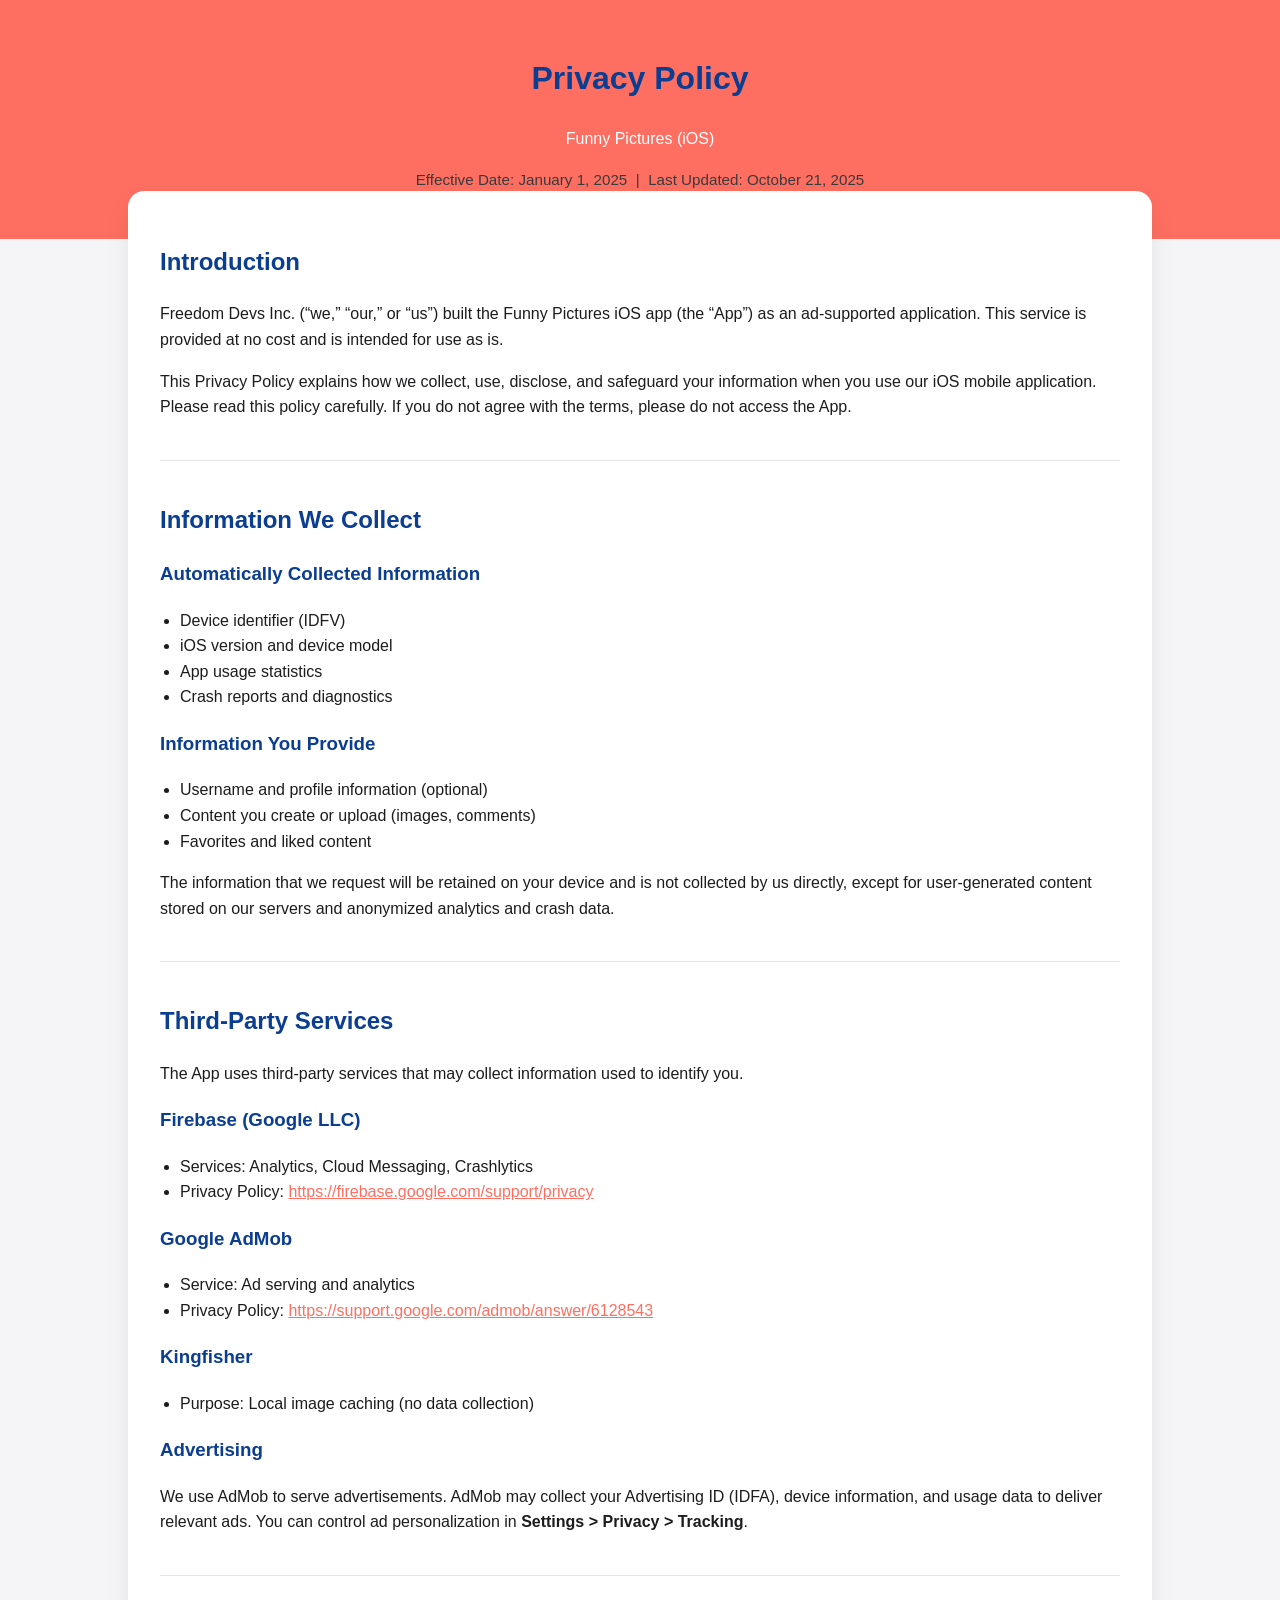
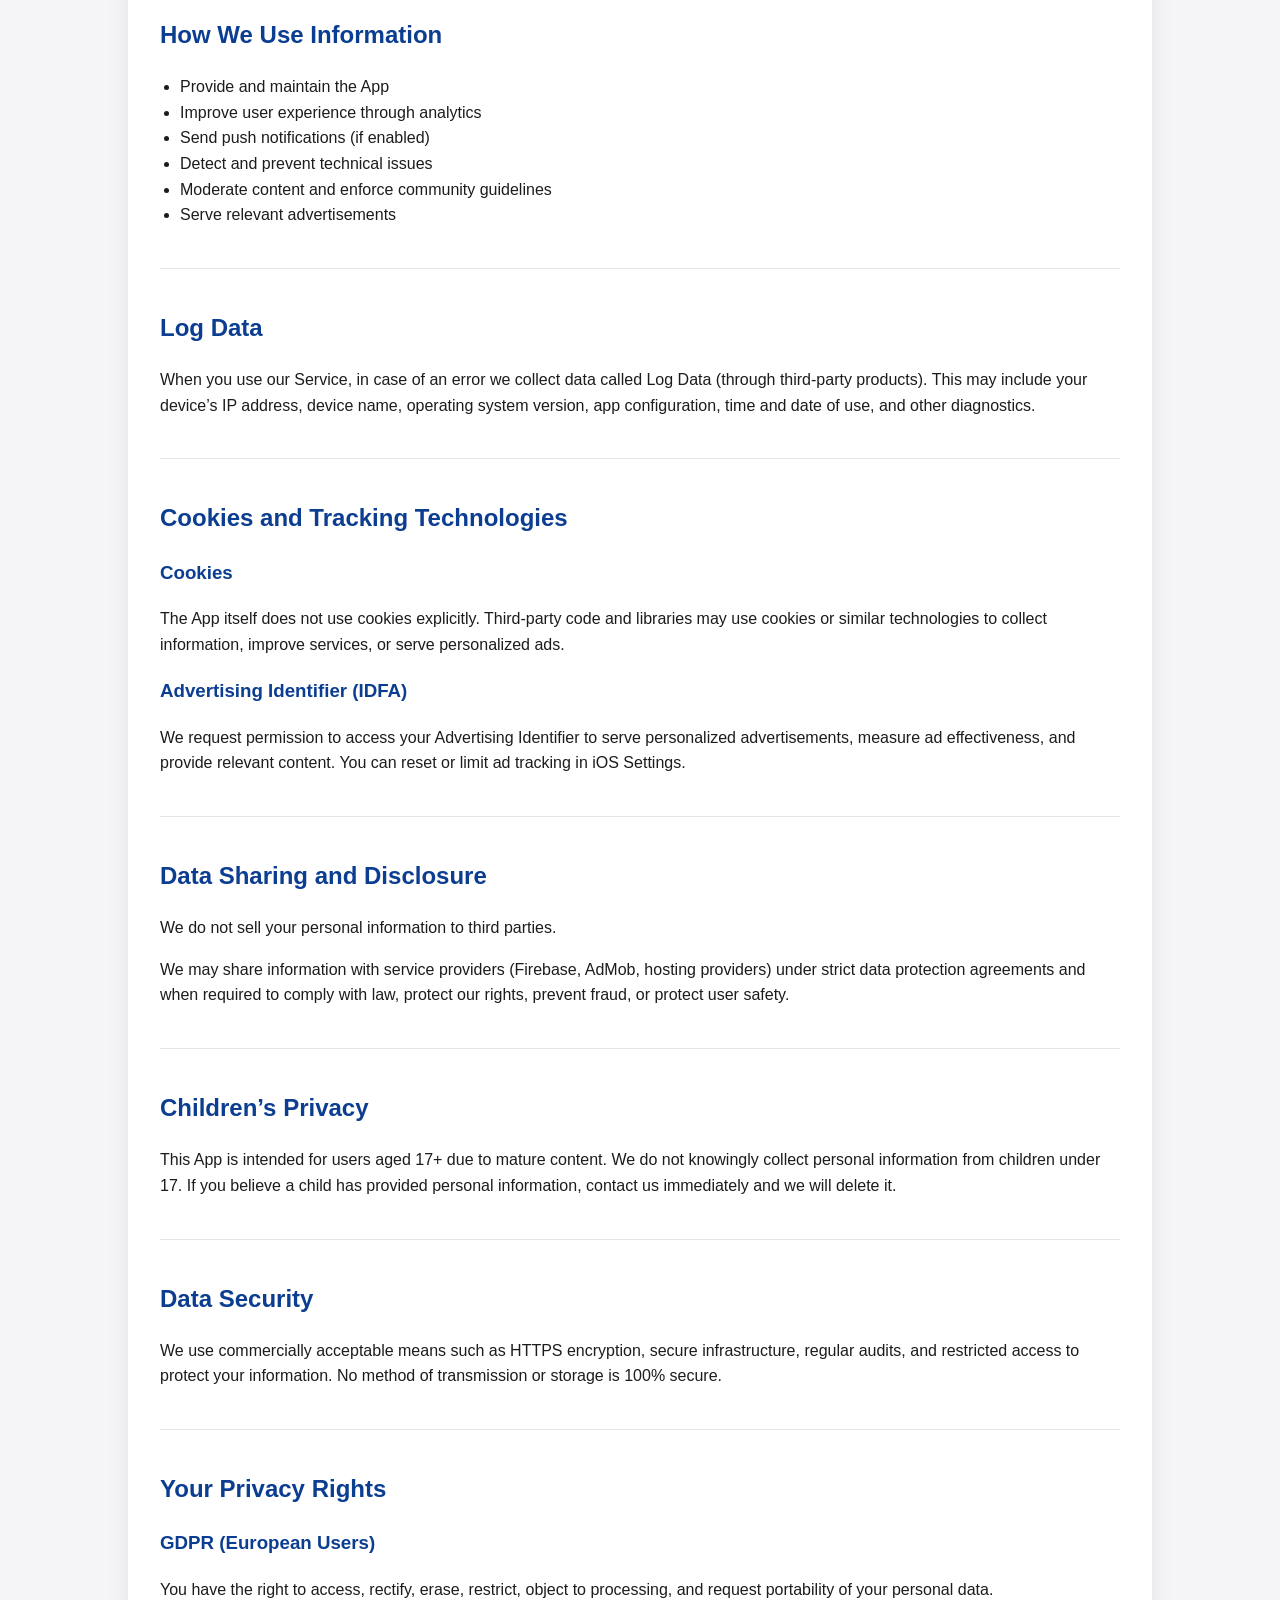
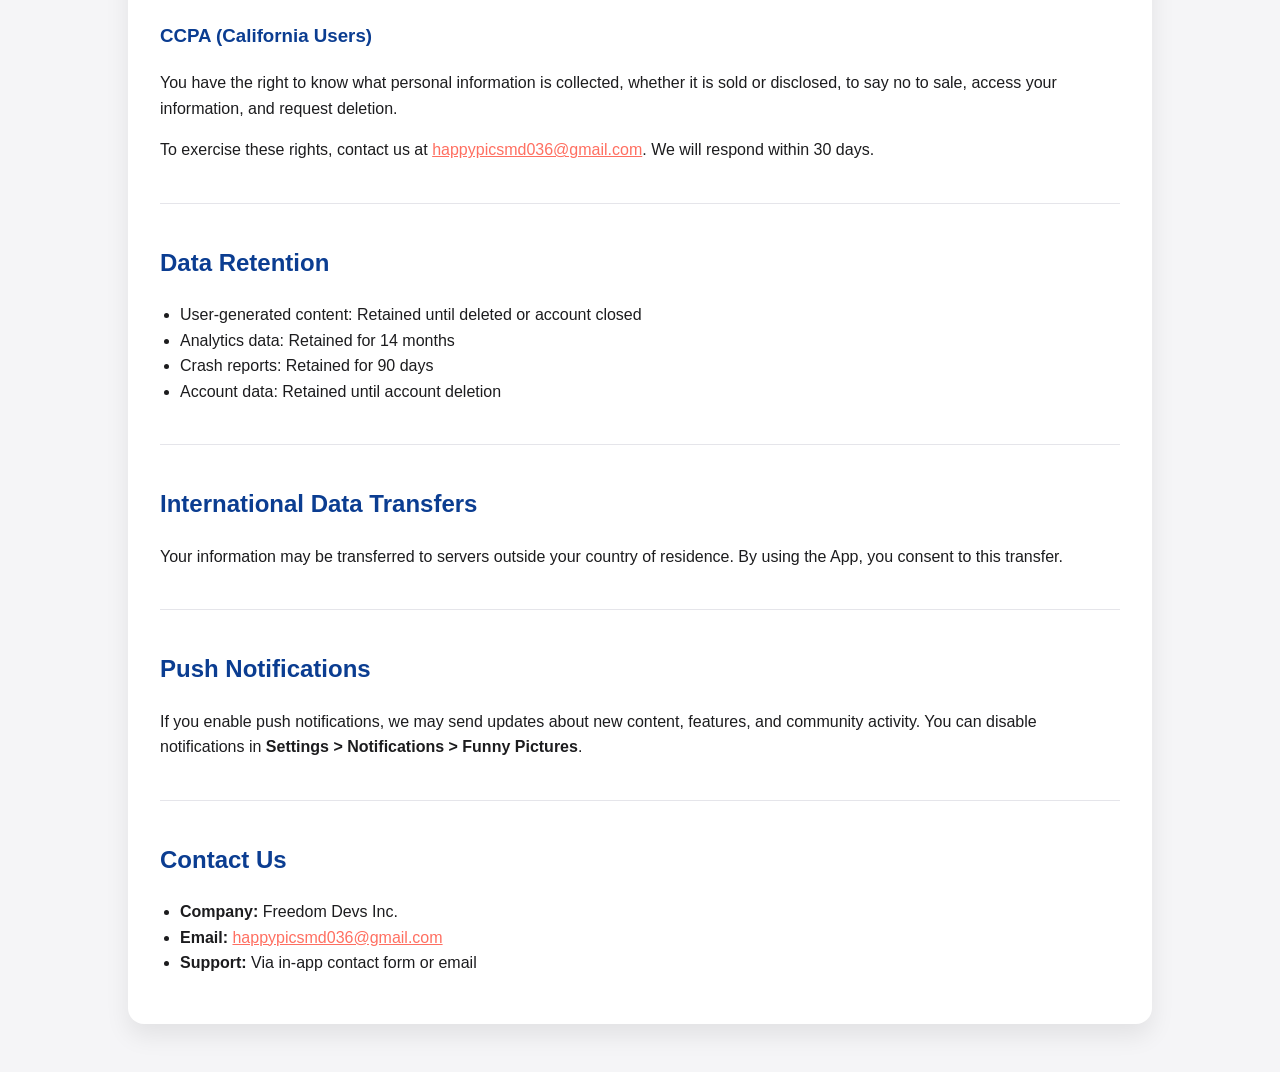
==== privacy-policy.html @ 560df82d "Create privacy-policy.html" ====
<!DOCTYPE html>
<html lang="en">
<head>
  <meta charset="UTF-8" />
  <meta name="viewport" content="width=device-width, initial-scale=1.0" />
  <title>Privacy Policy - Funny Pictures (iOS)</title>
  <style>
    body {
      font-family: -apple-system, BlinkMacSystemFont, "Segoe UI", Roboto, Helvetica, Arial, sans-serif;
      line-height: 1.6;
      color: #1c1c1e;
      background-color: #f5f5f7;
      margin: 0;
      padding: 0;
    }
    header {
      background-color: #ff6f61;
      color: white;
      padding: 32px 16px;
      text-align: center;
    }
    main {
      max-width: 960px;
      margin: 0 auto;
      background: white;
      padding: 32px;
      box-shadow: 0 12px 24px rgba(0, 0, 0, 0.08);
      border-radius: 16px;
      margin-top: -48px;
      margin-bottom: 48px;
    }
    h1, h2, h3 {
      color: #0b3d91;
    }
    ul {
      padding-left: 20px;
    }
    .meta {
      font-size: 0.95rem;
      color: #3a3a3c;
      margin-top: 8px;
    }
    a {
      color: #ff6f61;
    }
    .section-divider {
      border-top: 1px solid #e5e5ea;
      margin: 40px 0;
    }
  </style>
</head>
<body>
  <header>
    <h1>Privacy Policy</h1>
    <p>Funny Pictures (iOS)</p>
    <p class="meta">Effective Date: January 1, 2025 &nbsp;|&nbsp; Last Updated: October 21, 2025</p>
  </header>
  <main>
    <section>
      <h2>Introduction</h2>
      <p>Freedom Devs Inc. (&ldquo;we,&rdquo; &ldquo;our,&rdquo; or &ldquo;us&rdquo;) built the Funny Pictures iOS app (the &ldquo;App&rdquo;) as an ad-supported application. This service is provided at no cost and is intended for use as is.</p>
      <p>This Privacy Policy explains how we collect, use, disclose, and safeguard your information when you use our iOS mobile application. Please read this policy carefully. If you do not agree with the terms, please do not access the App.</p>
    </section>

    <div class="section-divider"></div>

    <section>
      <h2>Information We Collect</h2>
      <h3>Automatically Collected Information</h3>
      <ul>
        <li>Device identifier (IDFV)</li>
        <li>iOS version and device model</li>
        <li>App usage statistics</li>
        <li>Crash reports and diagnostics</li>
      </ul>
      <h3>Information You Provide</h3>
      <ul>
        <li>Username and profile information (optional)</li>
        <li>Content you create or upload (images, comments)</li>
        <li>Favorites and liked content</li>
      </ul>
      <p>The information that we request will be retained on your device and is not collected by us directly, except for user-generated content stored on our servers and anonymized analytics and crash data.</p>
    </section>

    <div class="section-divider"></div>

    <section>
      <h2>Third-Party Services</h2>
      <p>The App uses third-party services that may collect information used to identify you.</p>
      <h3>Firebase (Google LLC)</h3>
      <ul>
        <li>Services: Analytics, Cloud Messaging, Crashlytics</li>
        <li>Privacy Policy: <a href="https://firebase.google.com/support/privacy" target="_blank" rel="noopener">https://firebase.google.com/support/privacy</a></li>
      </ul>
      <h3>Google AdMob</h3>
      <ul>
        <li>Service: Ad serving and analytics</li>
        <li>Privacy Policy: <a href="https://support.google.com/admob/answer/6128543" target="_blank" rel="noopener">https://support.google.com/admob/answer/6128543</a></li>
      </ul>
      <h3>Kingfisher</h3>
      <ul>
        <li>Purpose: Local image caching (no data collection)</li>
      </ul>
      <h3>Advertising</h3>
      <p>We use AdMob to serve advertisements. AdMob may collect your Advertising ID (IDFA), device information, and usage data to deliver relevant ads. You can control ad personalization in <strong>Settings &gt; Privacy &gt; Tracking</strong>.</p>
    </section>

    <div class="section-divider"></div>

    <section>
      <h2>How We Use Information</h2>
      <ul>
        <li>Provide and maintain the App</li>
        <li>Improve user experience through analytics</li>
        <li>Send push notifications (if enabled)</li>
        <li>Detect and prevent technical issues</li>
        <li>Moderate content and enforce community guidelines</li>
        <li>Serve relevant advertisements</li>
      </ul>
    </section>

    <div class="section-divider"></div>

    <section>
      <h2>Log Data</h2>
      <p>When you use our Service, in case of an error we collect data called Log Data (through third-party products). This may include your device&rsquo;s IP address, device name, operating system version, app configuration, time and date of use, and other diagnostics.</p>
    </section>

    <div class="section-divider"></div>

    <section>
      <h2>Cookies and Tracking Technologies</h2>
      <h3>Cookies</h3>
      <p>The App itself does not use cookies explicitly. Third-party code and libraries may use cookies or similar technologies to collect information, improve services, or serve personalized ads.</p>
      <h3>Advertising Identifier (IDFA)</h3>
      <p>We request permission to access your Advertising Identifier to serve personalized advertisements, measure ad effectiveness, and provide relevant content. You can reset or limit ad tracking in iOS Settings.</p>
    </section>

    <div class="section-divider"></div>

    <section>
      <h2>Data Sharing and Disclosure</h2>
      <p>We do not sell your personal information to third parties.</p>
      <p>We may share information with service providers (Firebase, AdMob, hosting providers) under strict data protection agreements and when required to comply with law, protect our rights, prevent fraud, or protect user safety.</p>
    </section>

    <div class="section-divider"></div>

    <section>
      <h2>Children&rsquo;s Privacy</h2>
      <p>This App is intended for users aged 17+ due to mature content. We do not knowingly collect personal information from children under 17. If you believe a child has provided personal information, contact us immediately and we will delete it.</p>
    </section>

    <div class="section-divider"></div>

    <section>
      <h2>Data Security</h2>
      <p>We use commercially acceptable means such as HTTPS encryption, secure infrastructure, regular audits, and restricted access to protect your information. No method of transmission or storage is 100% secure.</p>
    </section>

    <div class="section-divider"></div>

    <section>
      <h2>Your Privacy Rights</h2>
      <h3>GDPR (European Users)</h3>
      <p>You have the right to access, rectify, erase, restrict, object to processing, and request portability of your personal data.</p>
      <h3>CCPA (California Users)</h3>
      <p>You have the right to know what personal information is collected, whether it is sold or disclosed, to say no to sale, access your information, and request deletion.</p>
      <p>To exercise these rights, contact us at <a href="mailto:happypicsmd036@gmail.com">happypicsmd036@gmail.com</a>. We will respond within 30 days.</p>
    </section>

    <div class="section-divider"></div>

    <section>
      <h2>Data Retention</h2>
      <ul>
        <li>User-generated content: Retained until deleted or account closed</li>
        <li>Analytics data: Retained for 14 months</li>
        <li>Crash reports: Retained for 90 days</li>
        <li>Account data: Retained until account deletion</li>
      </ul>
    </section>

    <div class="section-divider"></div>

    <section>
      <h2>International Data Transfers</h2>
      <p>Your information may be transferred to servers outside your country of residence. By using the App, you consent to this transfer.</p>
    </section>

    <div class="section-divider"></div>

    <section>
      <h2>Push Notifications</h2>
      <p>If you enable push notifications, we may send updates about new content, features, and community activity. You can disable notifications in <strong>Settings &gt; Notifications &gt; Funny Pictures</strong>.</p>
    </section>

    <div class="section-divider"></div>

    <section>
      <h2>Contact Us</h2>
      <ul>
        <li><strong>Company:</strong> Freedom Devs Inc.</li>
        <li><strong>Email:</strong> <a href="mailto:happypicsmd036@gmail.com">happypicsmd036@gmail.com</a></li>
        <li><strong>Support:</strong> Via in-app contact form or email</li>
      </ul>
    </section>
  </main>
</body>
</html>
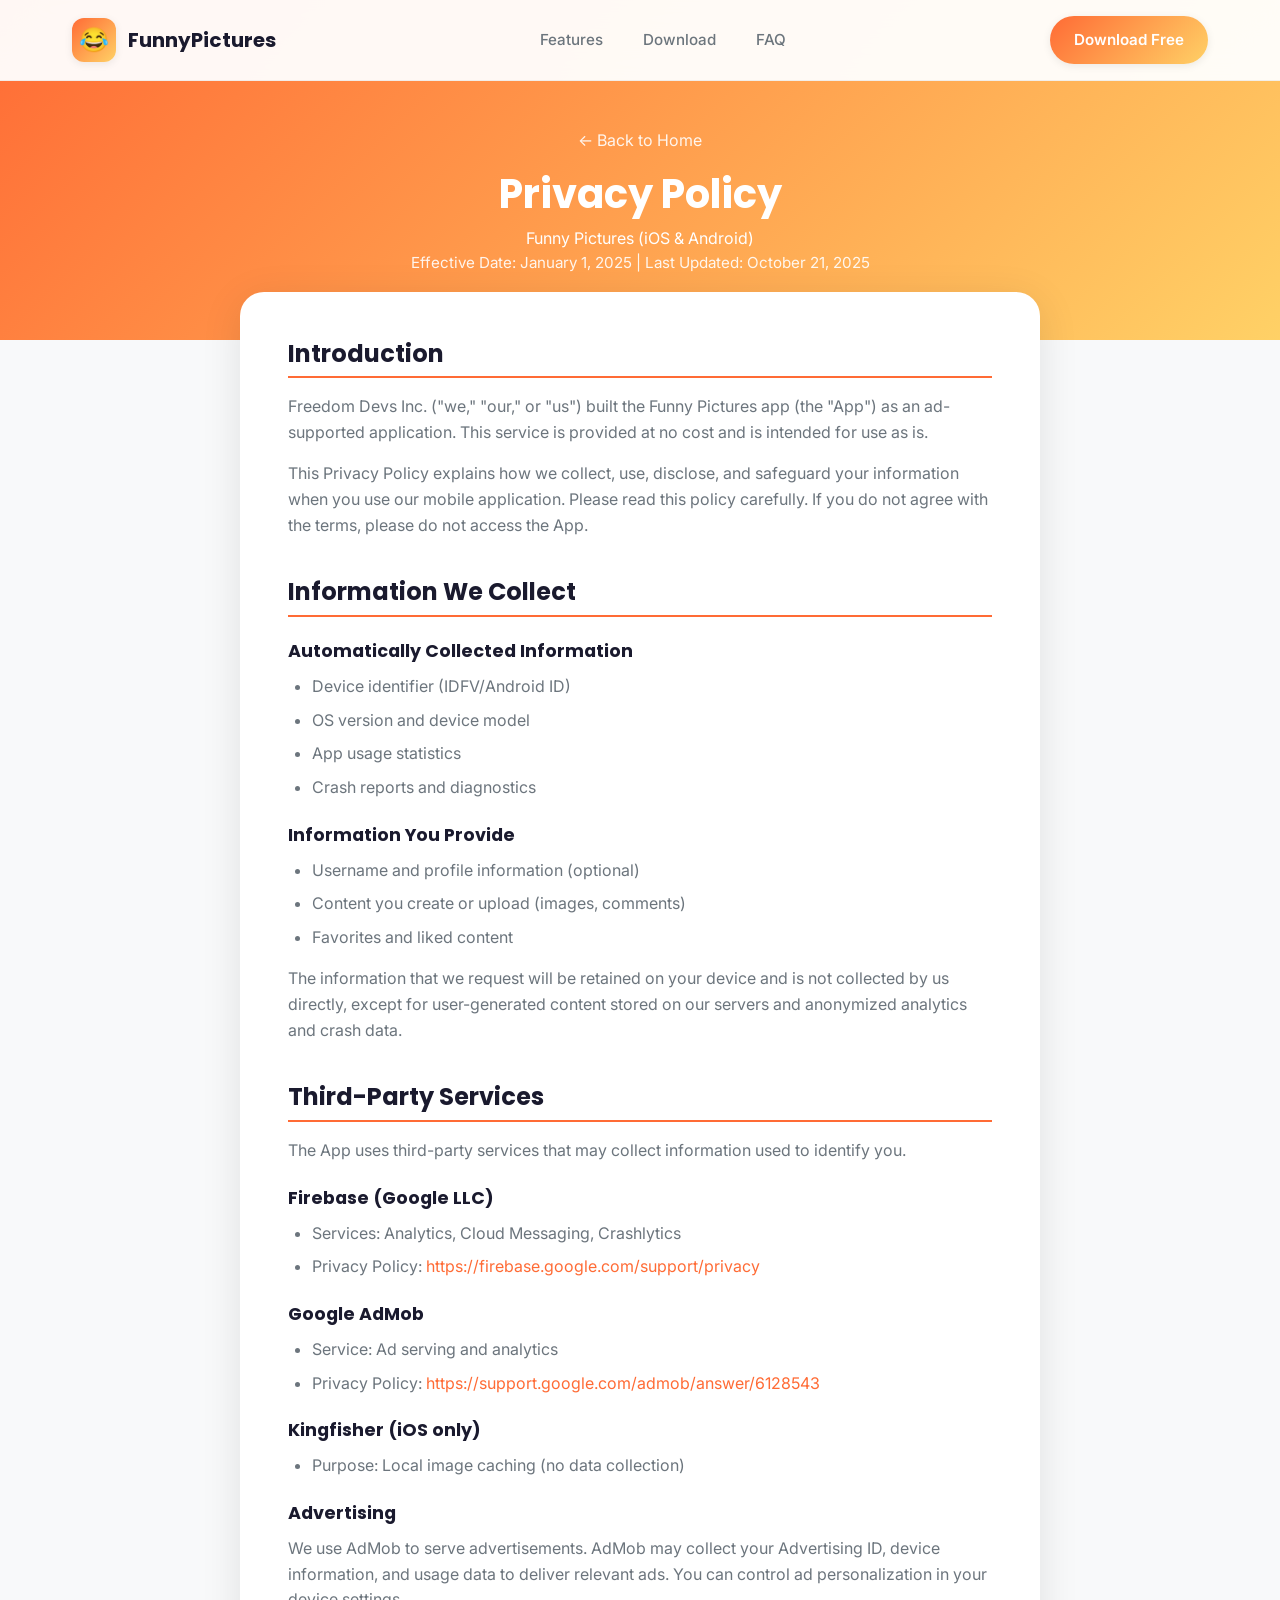
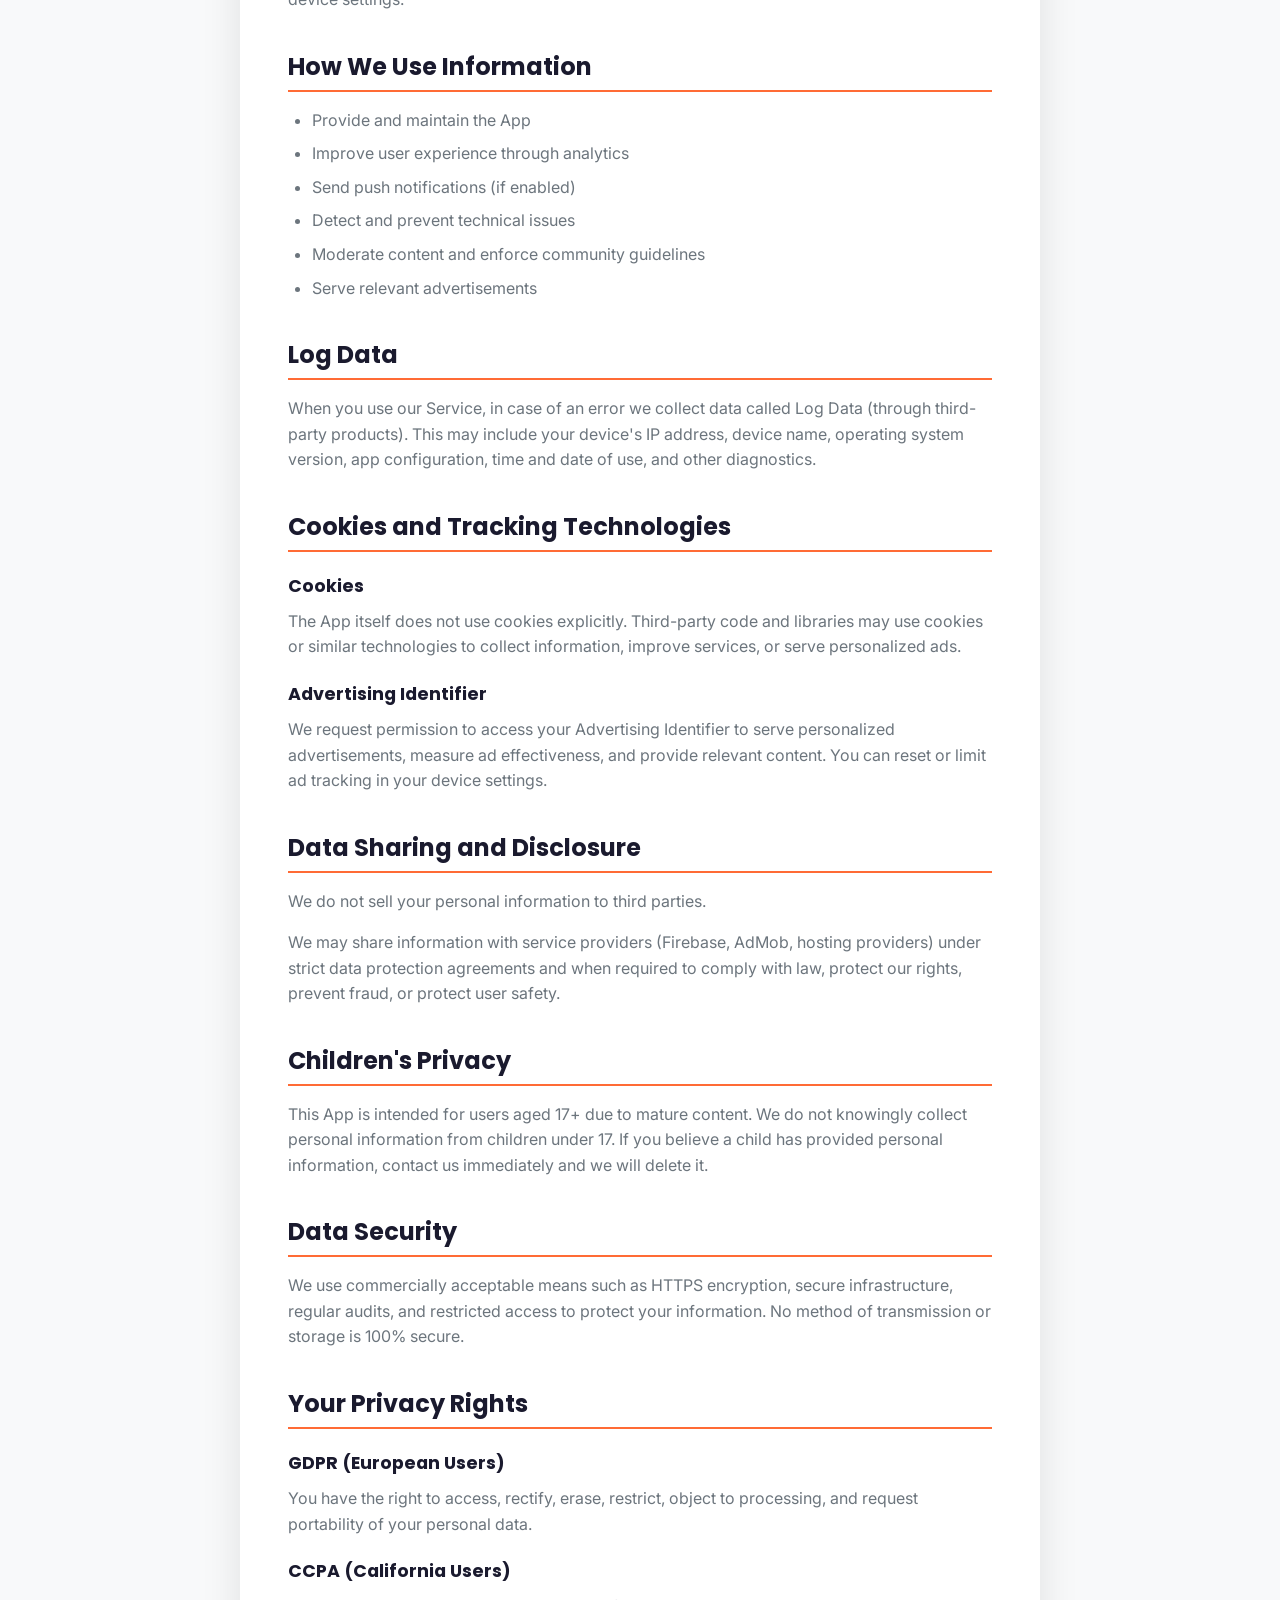
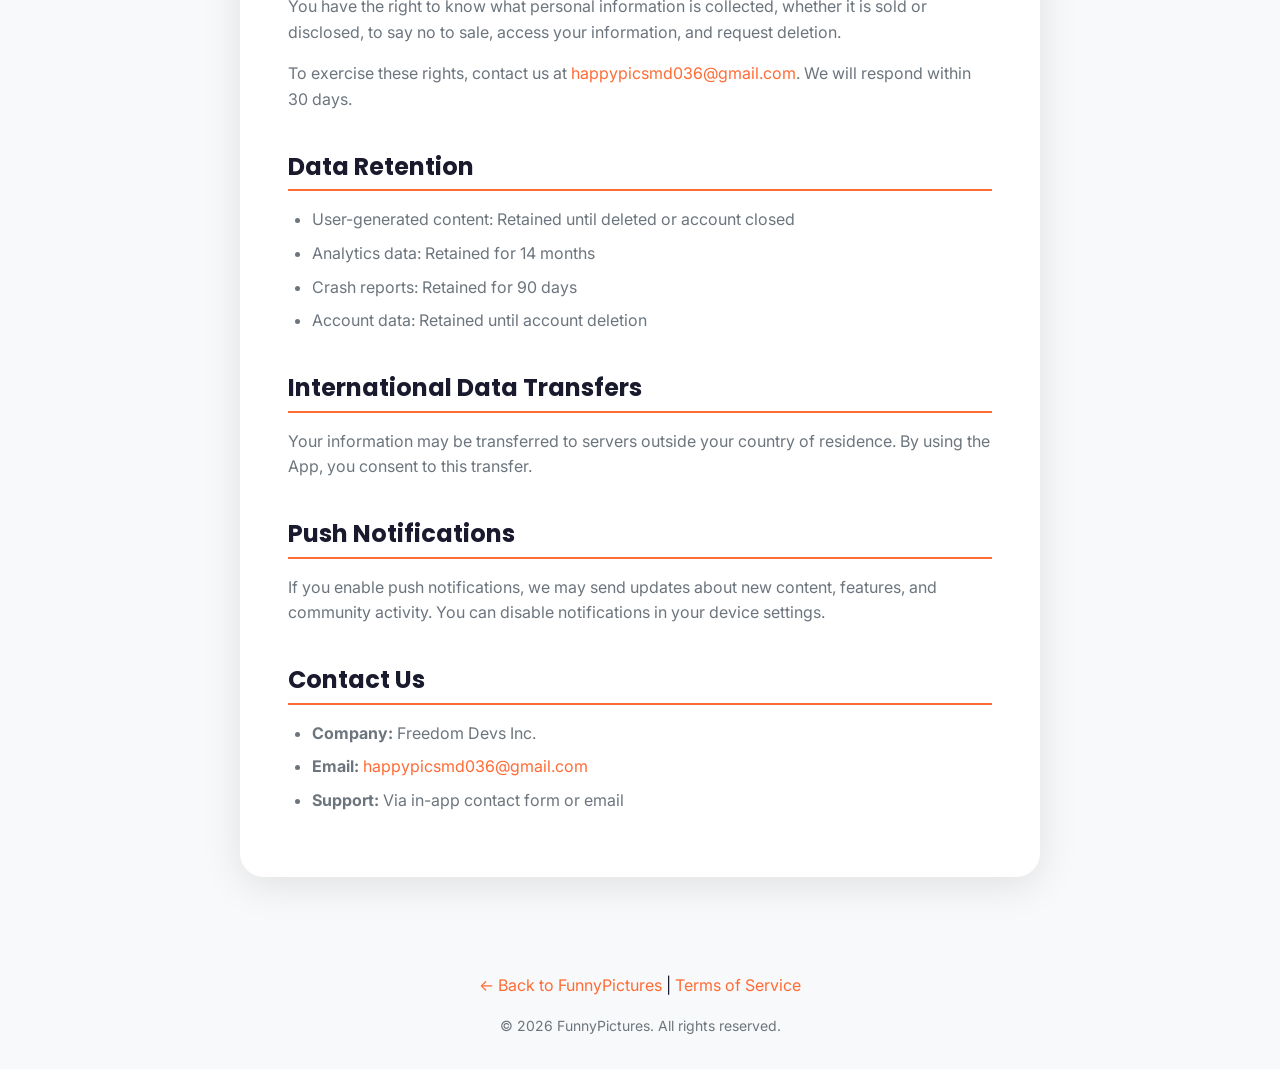
==== commit 11b3ed41: "Add files via upload" ====
--- a/privacy-policy.html
+++ b/privacy-policy.html
@@ -1,210 +1,237 @@
 <!DOCTYPE html>
 <html lang="en">
 <head>
-  <meta charset="UTF-8" />
-  <meta name="viewport" content="width=device-width, initial-scale=1.0" />
-  <title>Privacy Policy - Funny Pictures (iOS)</title>
-  <style>
-    body {
-      font-family: -apple-system, BlinkMacSystemFont, "Segoe UI", Roboto, Helvetica, Arial, sans-serif;
-      line-height: 1.6;
-      color: #1c1c1e;
-      background-color: #f5f5f7;
-      margin: 0;
-      padding: 0;
-    }
-    header {
-      background-color: #ff6f61;
-      color: white;
-      padding: 32px 16px;
-      text-align: center;
-    }
-    main {
-      max-width: 960px;
-      margin: 0 auto;
-      background: white;
-      padding: 32px;
-      box-shadow: 0 12px 24px rgba(0, 0, 0, 0.08);
-      border-radius: 16px;
-      margin-top: -48px;
-      margin-bottom: 48px;
-    }
-    h1, h2, h3 {
-      color: #0b3d91;
-    }
-    ul {
-      padding-left: 20px;
-    }
-    .meta {
-      font-size: 0.95rem;
-      color: #3a3a3c;
-      margin-top: 8px;
-    }
-    a {
-      color: #ff6f61;
-    }
-    .section-divider {
-      border-top: 1px solid #e5e5ea;
-      margin: 40px 0;
-    }
-  </style>
+    <meta charset="UTF-8">
+    <meta name="viewport" content="width=device-width, initial-scale=1.0">
+    <meta name="description" content="Privacy Policy for FunnyPictures - Funny Memes & Jokes App">
+    <title>Privacy Policy - FunnyPictures</title>
+    <link rel="preconnect" href="https://fonts.googleapis.com">
+    <link rel="preconnect" href="https://fonts.gstatic.com" crossorigin>
+    <link href="https://fonts.googleapis.com/css2?family=Inter:wght@400;500;600;700&family=Poppins:wght@600;700&display=swap" rel="stylesheet">
+    <link rel="stylesheet" href="styles.css">
+    <style>
+        .legal-hero {
+            background: var(--gradient-primary);
+            padding: 8rem 2rem 4rem;
+            text-align: center;
+            color: white;
+        }
+        .legal-hero h1 {
+            font-size: 2.5rem;
+            margin-bottom: 0.5rem;
+            color: white;
+            -webkit-text-fill-color: white;
+        }
+        .legal-hero .meta {
+            opacity: 0.9;
+            font-size: 0.95rem;
+        }
+        .legal-content {
+            max-width: 800px;
+            margin: -3rem auto 4rem;
+            background: white;
+            border-radius: 24px;
+            padding: 3rem;
+            box-shadow: 0 8px 40px rgba(0,0,0,0.1);
+        }
+        .legal-content h2 {
+            color: var(--dark);
+            font-size: 1.5rem;
+            margin-top: 2.5rem;
+            margin-bottom: 1rem;
+            padding-bottom: 0.5rem;
+            border-bottom: 2px solid var(--primary);
+        }
+        .legal-content h2:first-child {
+            margin-top: 0;
+        }
+        .legal-content h3 {
+            color: var(--dark);
+            font-size: 1.1rem;
+            margin-top: 1.5rem;
+            margin-bottom: 0.75rem;
+        }
+        .legal-content p {
+            color: var(--gray);
+            margin-bottom: 1rem;
+        }
+        .legal-content ul {
+            color: var(--gray);
+            margin-bottom: 1rem;
+            padding-left: 1.5rem;
+        }
+        .legal-content li {
+            margin-bottom: 0.5rem;
+        }
+        .legal-content a {
+            color: var(--primary);
+            text-decoration: none;
+        }
+        .legal-content a:hover {
+            text-decoration: underline;
+        }
+        .back-link {
+            display: inline-flex;
+            align-items: center;
+            gap: 0.5rem;
+            color: white;
+            text-decoration: none;
+            margin-bottom: 1rem;
+            opacity: 0.9;
+            transition: opacity 0.3s;
+        }
+        .back-link:hover {
+            opacity: 1;
+        }
+        .legal-footer {
+            text-align: center;
+            padding: 2rem;
+            background: var(--light);
+        }
+        .legal-footer a {
+            color: var(--primary);
+            text-decoration: none;
+        }
+    </style>
 </head>
 <body>
-  <header>
-    <h1>Privacy Policy</h1>
-    <p>Funny Pictures (iOS)</p>
-    <p class="meta">Effective Date: January 1, 2025 &nbsp;|&nbsp; Last Updated: October 21, 2025</p>
-  </header>
-  <main>
-    <section>
-      <h2>Introduction</h2>
-      <p>Freedom Devs Inc. (&ldquo;we,&rdquo; &ldquo;our,&rdquo; or &ldquo;us&rdquo;) built the Funny Pictures iOS app (the &ldquo;App&rdquo;) as an ad-supported application. This service is provided at no cost and is intended for use as is.</p>
-      <p>This Privacy Policy explains how we collect, use, disclose, and safeguard your information when you use our iOS mobile application. Please read this policy carefully. If you do not agree with the terms, please do not access the App.</p>
+    <!-- Navigation -->
+    <nav id="navbar" class="scrolled">
+        <div class="nav-container">
+            <a href="index.html" class="logo">
+                <div class="logo-icon">😂</div>
+                <span class="logo-text">FunnyPictures</span>
+            </a>
+            <ul class="nav-links">
+                <li><a href="index.html#features">Features</a></li>
+                <li><a href="index.html#download">Download</a></li>
+                <li><a href="index.html#faq">FAQ</a></li>
+            </ul>
+            <div class="nav-cta">
+                <a href="https://apps.apple.com/us/app/funnypics-funny-memes-jokes/id6755989494" target="_blank" class="btn btn-primary">Download Free</a>
+            </div>
+        </div>
+    </nav>
+
+    <!-- Hero -->
+    <section class="legal-hero">
+        <a href="index.html" class="back-link">← Back to Home</a>
+        <h1>Privacy Policy</h1>
+        <p>Funny Pictures (iOS & Android)</p>
+        <p class="meta">Effective Date: January 1, 2025 | Last Updated: October 21, 2025</p>
     </section>
 
-    <div class="section-divider"></div>
-
-    <section>
-      <h2>Information We Collect</h2>
-      <h3>Automatically Collected Information</h3>
-      <ul>
-        <li>Device identifier (IDFV)</li>
-        <li>iOS version and device model</li>
-        <li>App usage statistics</li>
-        <li>Crash reports and diagnostics</li>
-      </ul>
-      <h3>Information You Provide</h3>
-      <ul>
-        <li>Username and profile information (optional)</li>
-        <li>Content you create or upload (images, comments)</li>
-        <li>Favorites and liked content</li>
-      </ul>
-      <p>The information that we request will be retained on your device and is not collected by us directly, except for user-generated content stored on our servers and anonymized analytics and crash data.</p>
-    </section>
-
-    <div class="section-divider"></div>
-
-    <section>
-      <h2>Third-Party Services</h2>
-      <p>The App uses third-party services that may collect information used to identify you.</p>
-      <h3>Firebase (Google LLC)</h3>
-      <ul>
-        <li>Services: Analytics, Cloud Messaging, Crashlytics</li>
-        <li>Privacy Policy: <a href="https://firebase.google.com/support/privacy" target="_blank" rel="noopener">https://firebase.google.com/support/privacy</a></li>
-      </ul>
-      <h3>Google AdMob</h3>
-      <ul>
-        <li>Service: Ad serving and analytics</li>
-        <li>Privacy Policy: <a href="https://support.google.com/admob/answer/6128543" target="_blank" rel="noopener">https://support.google.com/admob/answer/6128543</a></li>
-      </ul>
-      <h3>Kingfisher</h3>
-      <ul>
-        <li>Purpose: Local image caching (no data collection)</li>
-      </ul>
-      <h3>Advertising</h3>
-      <p>We use AdMob to serve advertisements. AdMob may collect your Advertising ID (IDFA), device information, and usage data to deliver relevant ads. You can control ad personalization in <strong>Settings &gt; Privacy &gt; Tracking</strong>.</p>
-    </section>
-
-    <div class="section-divider"></div>
-
-    <section>
-      <h2>How We Use Information</h2>
-      <ul>
-        <li>Provide and maintain the App</li>
-        <li>Improve user experience through analytics</li>
-        <li>Send push notifications (if enabled)</li>
-        <li>Detect and prevent technical issues</li>
-        <li>Moderate content and enforce community guidelines</li>
-        <li>Serve relevant advertisements</li>
-      </ul>
-    </section>
-
-    <div class="section-divider"></div>
-
-    <section>
-      <h2>Log Data</h2>
-      <p>When you use our Service, in case of an error we collect data called Log Data (through third-party products). This may include your device&rsquo;s IP address, device name, operating system version, app configuration, time and date of use, and other diagnostics.</p>
-    </section>
-
-    <div class="section-divider"></div>
-
-    <section>
-      <h2>Cookies and Tracking Technologies</h2>
-      <h3>Cookies</h3>
-      <p>The App itself does not use cookies explicitly. Third-party code and libraries may use cookies or similar technologies to collect information, improve services, or serve personalized ads.</p>
-      <h3>Advertising Identifier (IDFA)</h3>
-      <p>We request permission to access your Advertising Identifier to serve personalized advertisements, measure ad effectiveness, and provide relevant content. You can reset or limit ad tracking in iOS Settings.</p>
-    </section>
-
-    <div class="section-divider"></div>
-
-    <section>
-      <h2>Data Sharing and Disclosure</h2>
-      <p>We do not sell your personal information to third parties.</p>
-      <p>We may share information with service providers (Firebase, AdMob, hosting providers) under strict data protection agreements and when required to comply with law, protect our rights, prevent fraud, or protect user safety.</p>
-    </section>
-
-    <div class="section-divider"></div>
-
-    <section>
-      <h2>Children&rsquo;s Privacy</h2>
-      <p>This App is intended for users aged 17+ due to mature content. We do not knowingly collect personal information from children under 17. If you believe a child has provided personal information, contact us immediately and we will delete it.</p>
-    </section>
-
-    <div class="section-divider"></div>
-
-    <section>
-      <h2>Data Security</h2>
-      <p>We use commercially acceptable means such as HTTPS encryption, secure infrastructure, regular audits, and restricted access to protect your information. No method of transmission or storage is 100% secure.</p>
-    </section>
-
-    <div class="section-divider"></div>
-
-    <section>
-      <h2>Your Privacy Rights</h2>
-      <h3>GDPR (European Users)</h3>
-      <p>You have the right to access, rectify, erase, restrict, object to processing, and request portability of your personal data.</p>
-      <h3>CCPA (California Users)</h3>
-      <p>You have the right to know what personal information is collected, whether it is sold or disclosed, to say no to sale, access your information, and request deletion.</p>
-      <p>To exercise these rights, contact us at <a href="mailto:happypicsmd036@gmail.com">happypicsmd036@gmail.com</a>. We will respond within 30 days.</p>
-    </section>
-
-    <div class="section-divider"></div>
-
-    <section>
-      <h2>Data Retention</h2>
-      <ul>
-        <li>User-generated content: Retained until deleted or account closed</li>
-        <li>Analytics data: Retained for 14 months</li>
-        <li>Crash reports: Retained for 90 days</li>
-        <li>Account data: Retained until account deletion</li>
-      </ul>
-    </section>
-
-    <div class="section-divider"></div>
-
-    <section>
-      <h2>International Data Transfers</h2>
-      <p>Your information may be transferred to servers outside your country of residence. By using the App, you consent to this transfer.</p>
-    </section>
-
-    <div class="section-divider"></div>
-
-    <section>
-      <h2>Push Notifications</h2>
-      <p>If you enable push notifications, we may send updates about new content, features, and community activity. You can disable notifications in <strong>Settings &gt; Notifications &gt; Funny Pictures</strong>.</p>
-    </section>
-
-    <div class="section-divider"></div>
-
-    <section>
-      <h2>Contact Us</h2>
-      <ul>
-        <li><strong>Company:</strong> Freedom Devs Inc.</li>
-        <li><strong>Email:</strong> <a href="mailto:happypicsmd036@gmail.com">happypicsmd036@gmail.com</a></li>
-        <li><strong>Support:</strong> Via in-app contact form or email</li>
-      </ul>
-    </section>
-  </main>
+    <!-- Content -->
+    <main class="legal-content">
+        <h2>Introduction</h2>
+        <p>Freedom Devs Inc. ("we," "our," or "us") built the Funny Pictures app (the "App") as an ad-supported application. This service is provided at no cost and is intended for use as is.</p>
+        <p>This Privacy Policy explains how we collect, use, disclose, and safeguard your information when you use our mobile application. Please read this policy carefully. If you do not agree with the terms, please do not access the App.</p>
+
+        <h2>Information We Collect</h2>
+        <h3>Automatically Collected Information</h3>
+        <ul>
+            <li>Device identifier (IDFV/Android ID)</li>
+            <li>OS version and device model</li>
+            <li>App usage statistics</li>
+            <li>Crash reports and diagnostics</li>
+        </ul>
+        <h3>Information You Provide</h3>
+        <ul>
+            <li>Username and profile information (optional)</li>
+            <li>Content you create or upload (images, comments)</li>
+            <li>Favorites and liked content</li>
+        </ul>
+        <p>The information that we request will be retained on your device and is not collected by us directly, except for user-generated content stored on our servers and anonymized analytics and crash data.</p>
+
+        <h2>Third-Party Services</h2>
+        <p>The App uses third-party services that may collect information used to identify you.</p>
+        
+        <h3>Firebase (Google LLC)</h3>
+        <ul>
+            <li>Services: Analytics, Cloud Messaging, Crashlytics</li>
+            <li>Privacy Policy: <a href="https://firebase.google.com/support/privacy" target="_blank" rel="noopener">https://firebase.google.com/support/privacy</a></li>
+        </ul>
+        
+        <h3>Google AdMob</h3>
+        <ul>
+            <li>Service: Ad serving and analytics</li>
+            <li>Privacy Policy: <a href="https://support.google.com/admob/answer/6128543" target="_blank" rel="noopener">https://support.google.com/admob/answer/6128543</a></li>
+        </ul>
+        
+        <h3>Kingfisher (iOS only)</h3>
+        <ul>
+            <li>Purpose: Local image caching (no data collection)</li>
+        </ul>
+        
+        <h3>Advertising</h3>
+        <p>We use AdMob to serve advertisements. AdMob may collect your Advertising ID, device information, and usage data to deliver relevant ads. You can control ad personalization in your device settings.</p>
+
+        <h2>How We Use Information</h2>
+        <ul>
+            <li>Provide and maintain the App</li>
+            <li>Improve user experience through analytics</li>
+            <li>Send push notifications (if enabled)</li>
+            <li>Detect and prevent technical issues</li>
+            <li>Moderate content and enforce community guidelines</li>
+            <li>Serve relevant advertisements</li>
+        </ul>
+
+        <h2>Log Data</h2>
+        <p>When you use our Service, in case of an error we collect data called Log Data (through third-party products). This may include your device's IP address, device name, operating system version, app configuration, time and date of use, and other diagnostics.</p>
+
+        <h2>Cookies and Tracking Technologies</h2>
+        <h3>Cookies</h3>
+        <p>The App itself does not use cookies explicitly. Third-party code and libraries may use cookies or similar technologies to collect information, improve services, or serve personalized ads.</p>
+        
+        <h3>Advertising Identifier</h3>
+        <p>We request permission to access your Advertising Identifier to serve personalized advertisements, measure ad effectiveness, and provide relevant content. You can reset or limit ad tracking in your device settings.</p>
+
+        <h2>Data Sharing and Disclosure</h2>
+        <p>We do not sell your personal information to third parties.</p>
+        <p>We may share information with service providers (Firebase, AdMob, hosting providers) under strict data protection agreements and when required to comply with law, protect our rights, prevent fraud, or protect user safety.</p>
+
+        <h2>Children's Privacy</h2>
+        <p>This App is intended for users aged 17+ due to mature content. We do not knowingly collect personal information from children under 17. If you believe a child has provided personal information, contact us immediately and we will delete it.</p>
+
+        <h2>Data Security</h2>
+        <p>We use commercially acceptable means such as HTTPS encryption, secure infrastructure, regular audits, and restricted access to protect your information. No method of transmission or storage is 100% secure.</p>
+
+        <h2>Your Privacy Rights</h2>
+        <h3>GDPR (European Users)</h3>
+        <p>You have the right to access, rectify, erase, restrict, object to processing, and request portability of your personal data.</p>
+        
+        <h3>CCPA (California Users)</h3>
+        <p>You have the right to know what personal information is collected, whether it is sold or disclosed, to say no to sale, access your information, and request deletion.</p>
+        <p>To exercise these rights, contact us at <a href="mailto:happypicsmd036@gmail.com">happypicsmd036@gmail.com</a>. We will respond within 30 days.</p>
+
+        <h2>Data Retention</h2>
+        <ul>
+            <li>User-generated content: Retained until deleted or account closed</li>
+            <li>Analytics data: Retained for 14 months</li>
+            <li>Crash reports: Retained for 90 days</li>
+            <li>Account data: Retained until account deletion</li>
+        </ul>
+
+        <h2>International Data Transfers</h2>
+        <p>Your information may be transferred to servers outside your country of residence. By using the App, you consent to this transfer.</p>
+
+        <h2>Push Notifications</h2>
+        <p>If you enable push notifications, we may send updates about new content, features, and community activity. You can disable notifications in your device settings.</p>
+
+        <h2>Contact Us</h2>
+        <ul>
+            <li><strong>Company:</strong> Freedom Devs Inc.</li>
+            <li><strong>Email:</strong> <a href="mailto:happypicsmd036@gmail.com">happypicsmd036@gmail.com</a></li>
+            <li><strong>Support:</strong> Via in-app contact form or email</li>
+        </ul>
+    </main>
+
+    <!-- Footer -->
+    <div class="legal-footer">
+        <p><a href="index.html">← Back to FunnyPictures</a> | <a href="terms.html">Terms of Service</a></p>
+        <p style="margin-top: 1rem; color: var(--gray); font-size: 0.875rem;">&copy; <span class="js-current-year">2024</span> FunnyPictures. All rights reserved.</p>
+    </div>
+
+    <script src="script.js"></script>
 </body>
 </html>
--- a/styles.css
+++ b/styles.css
@@ -0,0 +1,1277 @@
+/* ===== CSS Variables ===== */
+:root {
+    --primary: #FF6B35;
+    --primary-dark: #E55A2B;
+    --secondary: #FFD166;
+    --accent: #06D6A0;
+    --dark: #1A1A2E;
+    --dark-light: #16213E;
+    --light: #F8F9FA;
+    --gray: #6C757D;
+    --gray-light: #ADB5BD;
+    --white: #FFFFFF;
+    --gradient-primary: linear-gradient(135deg, #FF6B35 0%, #FFD166 100%);
+    --gradient-dark: linear-gradient(135deg, #1A1A2E 0%, #16213E 100%);
+    --shadow-sm: 0 2px 8px rgba(0,0,0,0.08);
+    --shadow-md: 0 4px 20px rgba(0,0,0,0.12);
+    --shadow-lg: 0 8px 40px rgba(0,0,0,0.16);
+    --shadow-glow: 0 0 40px rgba(255, 107, 53, 0.3);
+    --radius-sm: 8px;
+    --radius-md: 16px;
+    --radius-lg: 24px;
+    --radius-full: 50px;
+}
+
+/* ===== Reset & Base ===== */
+* {
+    margin: 0;
+    padding: 0;
+    box-sizing: border-box;
+}
+
+html {
+    scroll-behavior: smooth;
+}
+
+body {
+    font-family: 'Inter', -apple-system, BlinkMacSystemFont, 'Segoe UI', sans-serif;
+    background: var(--light);
+    color: var(--dark);
+    line-height: 1.6;
+    overflow-x: hidden;
+}
+
+h1, h2, h3, h4, h5, h6 {
+    font-family: 'Poppins', sans-serif;
+    font-weight: 700;
+    line-height: 1.2;
+}
+
+.container {
+    max-width: 1200px;
+    margin: 0 auto;
+    padding: 0 2rem;
+}
+
+/* ===== Navigation ===== */
+nav {
+    position: fixed;
+    top: 0;
+    left: 0;
+    right: 0;
+    z-index: 1000;
+    background: rgba(255, 255, 255, 0.95);
+    backdrop-filter: blur(20px);
+    -webkit-backdrop-filter: blur(20px);
+    border-bottom: 1px solid rgba(0,0,0,0.05);
+    transition: all 0.3s ease;
+}
+
+nav.scrolled {
+    box-shadow: var(--shadow-md);
+}
+
+.nav-container {
+    max-width: 1200px;
+    margin: 0 auto;
+    padding: 1rem 2rem;
+    display: flex;
+    justify-content: space-between;
+    align-items: center;
+}
+
+.logo {
+    display: flex;
+    align-items: center;
+    gap: 0.75rem;
+    text-decoration: none;
+    color: var(--dark);
+}
+
+.logo-icon {
+    width: 44px;
+    height: 44px;
+    background: var(--gradient-primary);
+    border-radius: 12px;
+    display: flex;
+    align-items: center;
+    justify-content: center;
+    font-size: 1.5rem;
+    box-shadow: var(--shadow-sm);
+}
+
+.logo-text {
+    font-family: 'Poppins', sans-serif;
+    font-weight: 700;
+    font-size: 1.25rem;
+}
+
+.nav-links {
+    display: flex;
+    gap: 2.5rem;
+    list-style: none;
+}
+
+.nav-links a {
+    text-decoration: none;
+    color: var(--gray);
+    font-weight: 500;
+    font-size: 0.95rem;
+    transition: color 0.3s ease;
+    position: relative;
+}
+
+.nav-links a::after {
+    content: '';
+    position: absolute;
+    bottom: -4px;
+    left: 0;
+    width: 0;
+    height: 2px;
+    background: var(--primary);
+    transition: width 0.3s ease;
+}
+
+.nav-links a:hover {
+    color: var(--primary);
+}
+
+.nav-links a:hover::after {
+    width: 100%;
+}
+
+.mobile-menu-btn {
+    display: none;
+    flex-direction: column;
+    gap: 5px;
+    cursor: pointer;
+    padding: 10px;
+    background: none;
+    border: none;
+}
+
+.mobile-menu-btn span {
+    width: 24px;
+    height: 2px;
+    background: var(--dark);
+    border-radius: 2px;
+    transition: all 0.3s ease;
+}
+
+/* ===== Buttons ===== */
+.btn {
+    display: inline-flex;
+    align-items: center;
+    justify-content: center;
+    gap: 0.5rem;
+    padding: 0.75rem 1.5rem;
+    border-radius: var(--radius-full);
+    font-weight: 600;
+    font-size: 0.95rem;
+    text-decoration: none;
+    transition: all 0.3s ease;
+    cursor: pointer;
+    border: none;
+}
+
+.btn-lg {
+    padding: 1rem 2rem;
+    font-size: 1rem;
+}
+
+.btn-primary {
+    background: var(--gradient-primary);
+    color: var(--white);
+    box-shadow: var(--shadow-sm);
+}
+
+.btn-primary:hover {
+    transform: translateY(-2px);
+    box-shadow: var(--shadow-md), var(--shadow-glow);
+}
+
+.btn-dark {
+    background: var(--dark);
+    color: var(--white);
+}
+
+.btn-dark:hover {
+    background: var(--dark-light);
+    transform: translateY(-2px);
+    box-shadow: var(--shadow-md);
+}
+
+.btn-outline {
+    background: transparent;
+    color: var(--dark);
+    border: 2px solid var(--dark);
+}
+
+.btn-outline:hover {
+    background: var(--dark);
+    color: var(--white);
+}
+
+/* ===== Nav Right Section ===== */
+.nav-right {
+    display: flex;
+    align-items: center;
+    gap: 1rem;
+}
+
+.nav-cta-btn {
+    white-space: nowrap;
+}
+
+/* ===== Language Switcher (Desktop) ===== */
+.lang-switcher {
+    position: relative;
+}
+
+.lang-btn {
+    display: flex;
+    align-items: center;
+    gap: 0.25rem;
+    background: var(--light);
+    border: none;
+    padding: 0.5rem 0.75rem;
+    border-radius: var(--radius-full);
+    font-size: 0.875rem;
+    font-weight: 600;
+    color: var(--dark);
+    cursor: pointer;
+    transition: all 0.3s ease;
+}
+
+.lang-btn:hover {
+    background: var(--gray-light);
+}
+
+.lang-dropdown {
+    position: absolute;
+    top: 100%;
+    right: 0;
+    margin-top: 0.5rem;
+    background: var(--white);
+    border-radius: var(--radius-md);
+    box-shadow: var(--shadow-lg);
+    min-width: 150px;
+    opacity: 0;
+    visibility: hidden;
+    transform: translateY(-10px);
+    transition: all 0.3s ease;
+    z-index: 1000;
+    overflow: hidden;
+}
+
+.lang-switcher:hover .lang-dropdown,
+.lang-switcher.open .lang-dropdown {
+    opacity: 1;
+    visibility: visible;
+    transform: translateY(0);
+}
+
+.lang-dropdown a {
+    display: flex;
+    align-items: center;
+    gap: 0.5rem;
+    padding: 0.75rem 1rem;
+    text-decoration: none;
+    color: var(--dark);
+    font-size: 0.875rem;
+    transition: background 0.2s ease;
+}
+
+.lang-dropdown a:hover {
+    background: var(--light);
+}
+
+.lang-dropdown a.active {
+    background: rgba(255, 107, 53, 0.1);
+    color: var(--primary);
+    font-weight: 600;
+}
+
+/* ===== Mobile Menu ===== */
+.mobile-menu {
+    position: fixed;
+    top: 0;
+    left: 0;
+    right: 0;
+    bottom: 0;
+    background: var(--white);
+    z-index: 998;
+    padding: 6rem 2rem 2rem;
+    display: flex;
+    flex-direction: column;
+    transform: translateX(100%);
+    transition: transform 0.3s ease;
+}
+
+.mobile-menu.active {
+    transform: translateX(0);
+}
+
+.mobile-nav-links {
+    list-style: none;
+    margin-bottom: 2rem;
+}
+
+.mobile-nav-links li {
+    border-bottom: 1px solid var(--light);
+}
+
+.mobile-nav-links a {
+    display: block;
+    padding: 1rem 0;
+    text-decoration: none;
+    color: var(--dark);
+    font-size: 1.125rem;
+    font-weight: 500;
+}
+
+.mobile-lang-switcher {
+    display: flex;
+    gap: 0.5rem;
+    margin-bottom: 2rem;
+    flex-wrap: wrap;
+}
+
+.mobile-lang-switcher a {
+    display: flex;
+    align-items: center;
+    gap: 0.25rem;
+    padding: 0.5rem 1rem;
+    background: var(--light);
+    border-radius: var(--radius-full);
+    text-decoration: none;
+    color: var(--dark);
+    font-size: 0.875rem;
+    font-weight: 500;
+}
+
+.mobile-lang-switcher a.active {
+    background: var(--gradient-primary);
+    color: var(--white);
+}
+
+.btn-block {
+    width: 100%;
+    text-align: center;
+    margin-top: auto;
+}
+
+/* Mobile Menu Button Animation */
+.mobile-menu-btn.active span:nth-child(1) {
+    transform: rotate(45deg) translate(6px, 6px);
+}
+
+.mobile-menu-btn.active span:nth-child(2) {
+    opacity: 0;
+}
+
+.mobile-menu-btn.active span:nth-child(3) {
+    transform: rotate(-45deg) translate(6px, -6px);
+}
+
+/* ===== Hero Section ===== */
+.hero {
+    min-height: 100vh;
+    display: flex;
+    align-items: center;
+    padding: 8rem 2rem 4rem;
+    background: linear-gradient(180deg, #FFF8F5 0%, var(--light) 100%);
+    position: relative;
+    overflow: hidden;
+}
+
+.hero::before {
+    content: '';
+    position: absolute;
+    top: -50%;
+    right: -20%;
+    width: 80%;
+    height: 150%;
+    background: radial-gradient(circle, rgba(255, 107, 53, 0.08) 0%, transparent 70%);
+    pointer-events: none;
+}
+
+.hero-container {
+    max-width: 1200px;
+    margin: 0 auto;
+    display: grid;
+    grid-template-columns: 1fr 1fr;
+    gap: 4rem;
+    align-items: center;
+    width: 100%;
+}
+
+.hero-content {
+    z-index: 1;
+}
+
+.hero-badge {
+    display: inline-flex;
+    align-items: center;
+    gap: 0.5rem;
+    background: var(--white);
+    padding: 0.5rem 1rem;
+    border-radius: var(--radius-full);
+    font-size: 0.875rem;
+    font-weight: 500;
+    color: var(--primary);
+    box-shadow: var(--shadow-sm);
+    margin-bottom: 1.5rem;
+}
+
+.hero-badge span {
+    background: var(--accent);
+    color: var(--white);
+    padding: 0.125rem 0.5rem;
+    border-radius: var(--radius-full);
+    font-size: 0.75rem;
+    font-weight: 600;
+}
+
+.hero h1 {
+    font-size: 3.5rem;
+    margin-bottom: 1.5rem;
+    background: var(--gradient-primary);
+    -webkit-background-clip: text;
+    -webkit-text-fill-color: transparent;
+    background-clip: text;
+}
+
+.hero-subtitle {
+    font-size: 1.25rem;
+    color: var(--gray);
+    margin-bottom: 2rem;
+    max-width: 500px;
+}
+
+.hero-cta {
+    display: flex;
+    gap: 1rem;
+    margin-bottom: 3rem;
+    flex-wrap: wrap;
+}
+
+.hero-stats {
+    display: flex;
+    gap: 3rem;
+}
+
+.stat {
+    display: flex;
+    flex-direction: column;
+}
+
+.stat-number {
+    font-family: 'Poppins', sans-serif;
+    font-size: 2rem;
+    font-weight: 800;
+    color: var(--dark);
+}
+
+.stat-label {
+    font-size: 0.875rem;
+    color: var(--gray);
+}
+
+/* Hero Visual */
+.hero-visual {
+    position: relative;
+    display: flex;
+    justify-content: center;
+    align-items: center;
+}
+
+.phone-mockup {
+    width: 280px;
+    height: 580px;
+    background: var(--dark);
+    border-radius: 40px;
+    padding: 12px;
+    box-shadow: var(--shadow-lg);
+    position: relative;
+    z-index: 2;
+}
+
+.phone-screen {
+    width: 100%;
+    height: 100%;
+    background: var(--white);
+    border-radius: 32px;
+    overflow: hidden;
+}
+
+.app-preview {
+    height: 100%;
+    display: flex;
+    flex-direction: column;
+}
+
+.preview-header {
+    background: var(--gradient-primary);
+    padding: 1rem;
+    color: var(--white);
+    font-weight: 600;
+    text-align: center;
+}
+
+.preview-content {
+    flex: 1;
+    padding: 1rem;
+    display: flex;
+    flex-direction: column;
+    gap: 1rem;
+    background: #f5f5f5;
+}
+
+.meme-card {
+    background: var(--white);
+    border-radius: var(--radius-md);
+    padding: 2rem;
+    text-align: center;
+    font-size: 3rem;
+    box-shadow: var(--shadow-sm);
+    animation: float 3s ease-in-out infinite;
+}
+
+.meme-card:nth-child(2) {
+    animation-delay: 0.5s;
+}
+
+.meme-card:nth-child(3) {
+    animation-delay: 1s;
+}
+
+@keyframes float {
+    0%, 100% { transform: translateY(0); }
+    50% { transform: translateY(-10px); }
+}
+
+.floating-emoji {
+    position: absolute;
+    font-size: 3rem;
+    animation: floatEmoji 4s ease-in-out infinite;
+    z-index: 1;
+}
+
+.emoji-1 {
+    top: 10%;
+    left: 0;
+    animation-delay: 0s;
+}
+
+.emoji-2 {
+    top: 50%;
+    right: 0;
+    animation-delay: 1s;
+}
+
+.emoji-3 {
+    bottom: 10%;
+    left: 10%;
+    animation-delay: 2s;
+}
+
+@keyframes floatEmoji {
+    0%, 100% { transform: translateY(0) rotate(0deg); }
+    50% { transform: translateY(-20px) rotate(10deg); }
+}
+
+/* ===== Section Styles ===== */
+section {
+    padding: 6rem 0;
+}
+
+.section-header {
+    text-align: center;
+    margin-bottom: 4rem;
+}
+
+.section-badge {
+    display: inline-block;
+    background: rgba(255, 107, 53, 0.1);
+    color: var(--primary);
+    padding: 0.5rem 1rem;
+    border-radius: var(--radius-full);
+    font-size: 0.875rem;
+    font-weight: 600;
+    margin-bottom: 1rem;
+}
+
+.section-header h2 {
+    font-size: 2.5rem;
+    margin-bottom: 1rem;
+    color: var(--dark);
+}
+
+.section-header p {
+    font-size: 1.125rem;
+    color: var(--gray);
+    max-width: 600px;
+    margin: 0 auto;
+}
+
+/* ===== Features Section ===== */
+.features {
+    background: var(--white);
+}
+
+.features-grid {
+    display: grid;
+    grid-template-columns: repeat(3, 1fr);
+    gap: 2rem;
+}
+
+.feature-card {
+    background: var(--light);
+    padding: 2rem;
+    border-radius: var(--radius-lg);
+    text-align: center;
+    transition: all 0.3s ease;
+}
+
+.feature-card:hover {
+    transform: translateY(-8px);
+    box-shadow: var(--shadow-md);
+}
+
+.feature-icon {
+    font-size: 3rem;
+    margin-bottom: 1rem;
+}
+
+.feature-card h3 {
+    font-size: 1.25rem;
+    margin-bottom: 0.75rem;
+    color: var(--dark);
+}
+
+.feature-card p {
+    color: var(--gray);
+    font-size: 0.95rem;
+}
+
+/* ===== How It Works ===== */
+.how-it-works {
+    background: var(--gradient-dark);
+    color: var(--white);
+}
+
+.how-it-works .section-badge {
+    background: rgba(255, 255, 255, 0.1);
+    color: var(--white);
+}
+
+.how-it-works .section-header h2 {
+    color: var(--white);
+}
+
+.steps-grid {
+    display: grid;
+    grid-template-columns: repeat(3, 1fr);
+    gap: 3rem;
+}
+
+.step {
+    text-align: center;
+    position: relative;
+}
+
+.step::after {
+    content: '→';
+    position: absolute;
+    right: -1.5rem;
+    top: 2rem;
+    font-size: 2rem;
+    color: var(--primary);
+}
+
+.step:last-child::after {
+    display: none;
+}
+
+.step-number {
+    width: 60px;
+    height: 60px;
+    background: var(--gradient-primary);
+    border-radius: 50%;
+    display: flex;
+    align-items: center;
+    justify-content: center;
+    font-family: 'Poppins', sans-serif;
+    font-size: 1.5rem;
+    font-weight: 700;
+    margin: 0 auto 1.5rem;
+}
+
+.step h3 {
+    font-size: 1.25rem;
+    margin-bottom: 0.75rem;
+}
+
+.step p {
+    color: var(--gray-light);
+    font-size: 0.95rem;
+}
+
+/* ===== Categories ===== */
+.categories-grid {
+    display: grid;
+    grid-template-columns: repeat(4, 1fr);
+    gap: 1.5rem;
+}
+
+.category-card {
+    background: var(--white);
+    padding: 2rem;
+    border-radius: var(--radius-lg);
+    text-align: center;
+    box-shadow: var(--shadow-sm);
+    transition: all 0.3s ease;
+    cursor: pointer;
+}
+
+.category-card:hover {
+    transform: translateY(-4px);
+    box-shadow: var(--shadow-md);
+}
+
+.category-emoji {
+    font-size: 2.5rem;
+    display: block;
+    margin-bottom: 0.75rem;
+}
+
+.category-card h4 {
+    font-size: 1rem;
+    color: var(--dark);
+}
+
+/* ===== Testimonials ===== */
+.testimonials {
+    background: var(--light);
+}
+
+.testimonials-grid {
+    display: grid;
+    grid-template-columns: repeat(3, 1fr);
+    gap: 2rem;
+}
+
+.testimonial-card {
+    background: var(--white);
+    padding: 2rem;
+    border-radius: var(--radius-lg);
+    box-shadow: var(--shadow-sm);
+}
+
+.stars {
+    margin-bottom: 1rem;
+    font-size: 1.25rem;
+}
+
+.testimonial-card p {
+    font-size: 1rem;
+    color: var(--dark);
+    margin-bottom: 1.5rem;
+    font-style: italic;
+}
+
+.testimonial-author {
+    display: flex;
+    flex-direction: column;
+}
+
+.author-name {
+    font-weight: 600;
+    color: var(--dark);
+}
+
+.author-platform {
+    font-size: 0.875rem;
+    color: var(--gray);
+}
+
+/* ===== Download Section ===== */
+.download {
+    background: var(--gradient-primary);
+    text-align: center;
+    color: var(--white);
+}
+
+.download-content h2 {
+    font-size: 2.5rem;
+    margin-bottom: 1rem;
+}
+
+.download-content p {
+    font-size: 1.125rem;
+    margin-bottom: 2rem;
+    opacity: 0.9;
+    max-width: 600px;
+    margin-left: auto;
+    margin-right: auto;
+}
+
+.download-buttons {
+    display: flex;
+    justify-content: center;
+    gap: 1.5rem;
+    flex-wrap: wrap;
+}
+
+.store-btn {
+    display: flex;
+    align-items: center;
+    gap: 0.75rem;
+    background: var(--dark);
+    color: var(--white);
+    padding: 1rem 1.5rem;
+    border-radius: var(--radius-md);
+    text-decoration: none;
+    transition: all 0.3s ease;
+}
+
+.store-btn:hover {
+    transform: translateY(-4px);
+    box-shadow: var(--shadow-lg);
+}
+
+.store-text {
+    display: flex;
+    flex-direction: column;
+    align-items: flex-start;
+}
+
+.store-text span {
+    font-size: 0.75rem;
+    opacity: 0.8;
+}
+
+.store-text strong {
+    font-size: 1.125rem;
+}
+
+/* ===== FAQ Section ===== */
+.faq {
+    background: var(--white);
+}
+
+.faq-grid {
+    display: grid;
+    grid-template-columns: repeat(2, 1fr);
+    gap: 2rem;
+    max-width: 900px;
+    margin: 0 auto;
+}
+
+.faq-item {
+    background: var(--light);
+    padding: 1.5rem;
+    border-radius: var(--radius-md);
+}
+
+.faq-item h4 {
+    font-size: 1.1rem;
+    margin-bottom: 0.75rem;
+    color: var(--dark);
+}
+
+.faq-item p {
+    color: var(--gray);
+    font-size: 0.95rem;
+}
+
+/* ===== Footer ===== */
+footer {
+    background: var(--dark);
+    color: var(--white);
+    padding: 4rem 0 2rem;
+}
+
+.footer-grid {
+    display: grid;
+    grid-template-columns: 2fr 1fr 1fr 1fr;
+    gap: 3rem;
+    margin-bottom: 3rem;
+}
+
+.footer-brand p {
+    color: var(--gray-light);
+    margin: 1rem 0;
+    font-size: 0.95rem;
+}
+
+.footer-brand .logo {
+    color: var(--white);
+}
+
+.social-links {
+    display: flex;
+    gap: 1rem;
+}
+
+.social-links a {
+    width: 40px;
+    height: 40px;
+    background: rgba(255, 255, 255, 0.1);
+    border-radius: 50%;
+    display: flex;
+    align-items: center;
+    justify-content: center;
+    color: var(--white);
+    text-decoration: none;
+    transition: all 0.3s ease;
+}
+
+.social-links a:hover {
+    background: var(--primary);
+}
+
+.footer-links h4 {
+    font-size: 1rem;
+    margin-bottom: 1.5rem;
+    color: var(--white);
+}
+
+.footer-links ul {
+    list-style: none;
+}
+
+.footer-links li {
+    margin-bottom: 0.75rem;
+}
+
+.footer-links a {
+    color: var(--gray-light);
+    text-decoration: none;
+    font-size: 0.95rem;
+    transition: color 0.3s ease;
+}
+
+.footer-links a:hover {
+    color: var(--primary);
+}
+
+.footer-bottom {
+    border-top: 1px solid rgba(255, 255, 255, 0.1);
+    padding-top: 2rem;
+    text-align: center;
+}
+
+.footer-bottom p {
+    color: var(--gray-light);
+    font-size: 0.875rem;
+}
+
+/* ===== Responsive Design ===== */
+@media (max-width: 1024px) {
+    .hero-container {
+        grid-template-columns: 1fr;
+        text-align: center;
+    }
+
+    .hero-content {
+        order: 1;
+    }
+
+    .hero-visual {
+        order: 2;
+        margin-top: 2rem;
+    }
+
+    .hero-subtitle {
+        margin-left: auto;
+        margin-right: auto;
+    }
+
+    .hero-cta {
+        justify-content: center;
+    }
+
+    .hero-stats {
+        justify-content: center;
+    }
+
+    .features-grid {
+        grid-template-columns: repeat(2, 1fr);
+    }
+
+    .steps-grid {
+        grid-template-columns: 1fr;
+        gap: 2rem;
+    }
+
+    .step::after {
+        display: none;
+    }
+
+    .categories-grid {
+        grid-template-columns: repeat(2, 1fr);
+    }
+
+    .testimonials-grid {
+        grid-template-columns: 1fr;
+    }
+
+    .footer-grid {
+        grid-template-columns: 1fr 1fr;
+    }
+}
+
+@media (max-width: 768px) {
+    /* Navigation */
+    .nav-links {
+        display: none;
+    }
+
+    .nav-right {
+        display: none;
+    }
+
+    .mobile-menu-btn {
+        display: flex;
+        z-index: 1001;
+    }
+
+    .nav-container {
+        padding: 0.75rem 1rem;
+    }
+
+    .logo-text {
+        font-size: 1.1rem;
+    }
+
+    /* Hero */
+    .hero {
+        padding: 5rem 1rem 2rem;
+        min-height: auto;
+    }
+
+    .hero h1 {
+        font-size: 2rem;
+    }
+
+    .hero-subtitle {
+        font-size: 1rem;
+    }
+
+    .hero-badge {
+        font-size: 0.75rem;
+        padding: 0.375rem 0.75rem;
+    }
+
+    .hero-stats {
+        flex-direction: row;
+        gap: 1rem;
+        flex-wrap: wrap;
+    }
+
+    .stat-number {
+        font-size: 1.5rem;
+    }
+
+    .stat-label {
+        font-size: 0.75rem;
+    }
+
+    .phone-mockup {
+        width: 200px;
+        height: 420px;
+        border-radius: 30px;
+        padding: 8px;
+    }
+
+    .phone-screen {
+        border-radius: 24px;
+    }
+
+    .floating-emoji {
+        font-size: 2rem;
+    }
+
+    /* Sections */
+    section {
+        padding: 3rem 0;
+    }
+
+    .container {
+        padding: 0 1rem;
+    }
+
+    .section-header h2 {
+        font-size: 1.5rem;
+    }
+
+    .section-header p {
+        font-size: 0.95rem;
+    }
+
+    .section-badge {
+        font-size: 0.75rem;
+        padding: 0.375rem 0.75rem;
+    }
+
+    /* Features */
+    .features-grid {
+        grid-template-columns: 1fr;
+        gap: 1rem;
+    }
+
+    .feature-card {
+        padding: 1.5rem;
+    }
+
+    .feature-icon {
+        font-size: 2rem;
+    }
+
+    .feature-card h3 {
+        font-size: 1.1rem;
+    }
+
+    /* Steps */
+    .steps-grid {
+        gap: 1.5rem;
+    }
+
+    .step-number {
+        width: 50px;
+        height: 50px;
+        font-size: 1.25rem;
+    }
+
+    /* Categories */
+    .categories-grid {
+        grid-template-columns: repeat(2, 1fr);
+        gap: 0.75rem;
+    }
+
+    .category-card {
+        padding: 1rem;
+    }
+
+    .category-emoji {
+        font-size: 2rem;
+    }
+
+    .category-card h4 {
+        font-size: 0.875rem;
+    }
+
+    /* Testimonials */
+    .testimonials-grid {
+        gap: 1rem;
+    }
+
+    .testimonial-card {
+        padding: 1.5rem;
+    }
+
+    /* Download */
+    .download {
+        padding: 3rem 0;
+    }
+
+    .download-content h2 {
+        font-size: 1.5rem;
+    }
+
+    .download-content p {
+        font-size: 0.95rem;
+    }
+
+    .download-buttons {
+        flex-direction: column;
+        align-items: center;
+        gap: 1rem;
+    }
+
+    .store-btn {
+        width: 100%;
+        max-width: 280px;
+        justify-content: center;
+    }
+
+    /* FAQ */
+    .faq-grid {
+        grid-template-columns: 1fr;
+        gap: 1rem;
+    }
+
+    .faq-item {
+        padding: 1.25rem;
+    }
+
+    .faq-item h4 {
+        font-size: 1rem;
+    }
+
+    /* Footer */
+    .footer-grid {
+        grid-template-columns: 1fr;
+        text-align: center;
+        gap: 2rem;
+    }
+
+    .social-links {
+        justify-content: center;
+    }
+
+    .footer-links h4 {
+        margin-bottom: 1rem;
+    }
+
+    .footer-bottom {
+        padding-top: 1.5rem;
+    }
+}
+
+@media (max-width: 480px) {
+    .hero h1 {
+        font-size: 1.75rem;
+    }
+
+    .hero-cta {
+        flex-direction: column;
+        align-items: stretch;
+        gap: 0.75rem;
+    }
+
+    .btn-lg {
+        width: 100%;
+        justify-content: center;
+        padding: 0.875rem 1.5rem;
+    }
+
+    .hero-stats {
+        justify-content: space-around;
+    }
+
+    .phone-mockup {
+        width: 180px;
+        height: 380px;
+    }
+
+    .meme-card {
+        padding: 1rem;
+        font-size: 2rem;
+    }
+
+    .categories-grid {
+        grid-template-columns: repeat(2, 1fr);
+        gap: 0.5rem;
+    }
+
+    .category-card {
+        padding: 0.75rem;
+    }
+
+    .category-emoji {
+        font-size: 1.5rem;
+    }
+}
